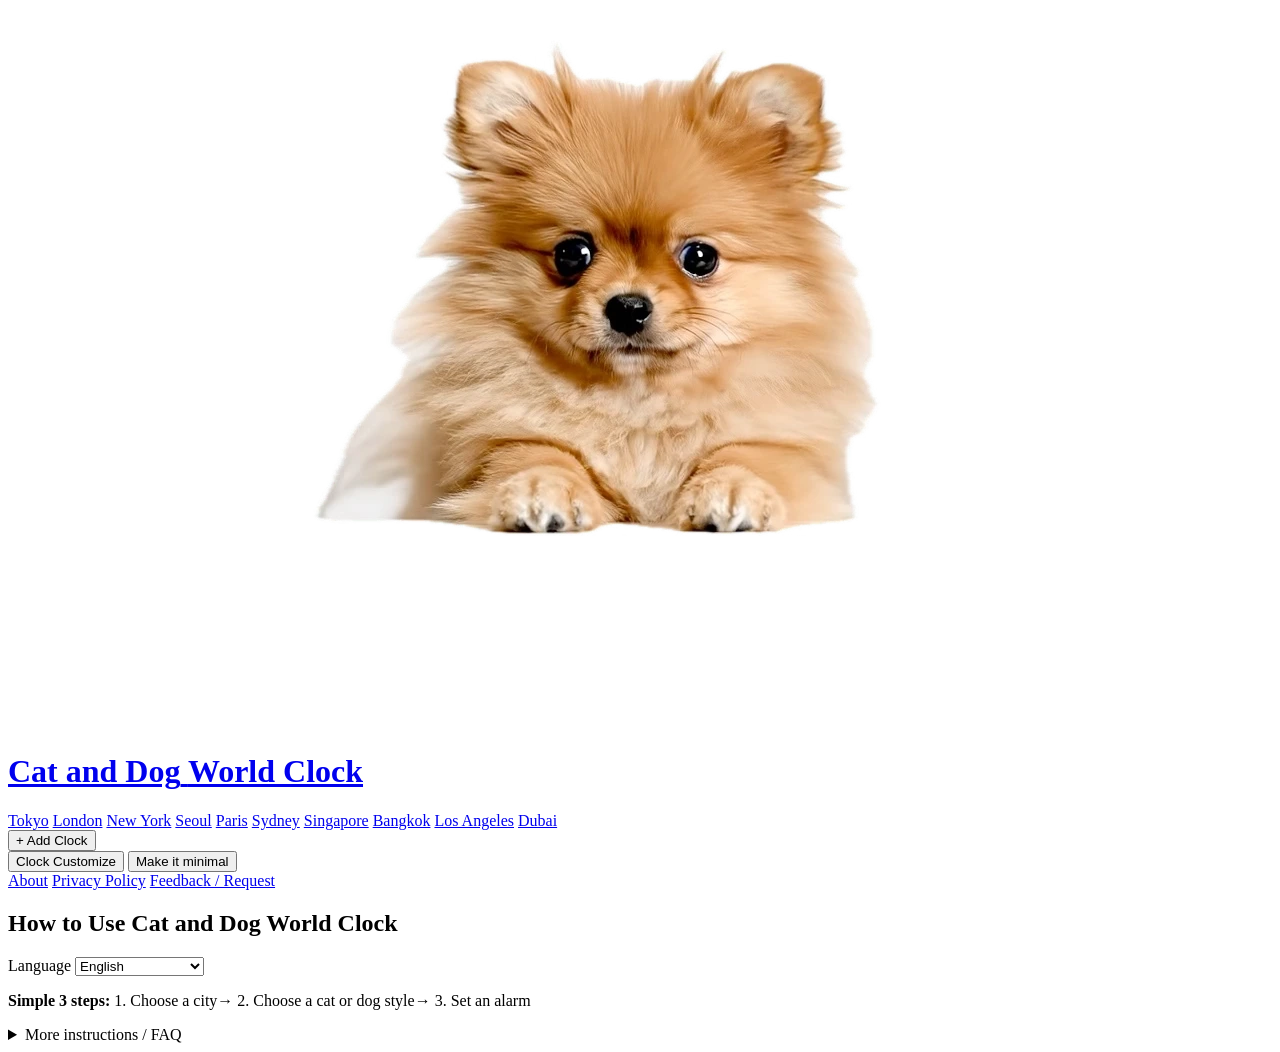
==== index.html @ 6cc01475 "Add files via upload" ====
<!doctype html>
<html lang="en">
<head>
<meta charset="utf-8">
<meta name="viewport" content="width=device-width, initial-scale=1">
<!-- SEO Basic Tags -->
<title>Cat and Dog World Clock - Cute Analog World Time & Custom Colors</title>
<meta name="description" content="A simple, customizable analog world clock featuring cute cat and dog animations, nearly 150 global cities, minimal mode, and automatic background colors. Keep it running on your screen all day.">
<meta name="keywords" content="world clock, cat clock, dog clock, analog world clock, cute world clock, minimal clock, world time zones">
<meta name="author" content="Athiwat">
<link rel="canonical" href="https://athiwat1979.github.io/cat-and-dog-world-clock/">
<link rel="icon" href="data:,">


<!-- Open Graph (สำหรับเวลาแชร์ลิงก์ลง Facebook, Line, X) -->
<meta property="og:type" content="website">
<meta property="og:title" content="Cat and Dog World Clock - Cute Analog World Time">
<meta property="og:url" content="https://athiwat1979.github.io/cat-and-dog-world-clock/">
<meta property="og:image" content="https://athiwat1979.github.io/cat-and-dog-world-clock/Picture/og-image.jpg">


<link rel="stylesheet" href="style.css">
</head>
<body>
<header class="topbar">
  <div class="brand-header">
    <a class="brand-home" href="index.html" aria-label="Cat and Dog World Clock home">
      <div class="brand-lockup">
        <div class="brand-pet-stage" id="brandPetStage" aria-hidden="true">
          <div class="brand-pet-slot" id="brandPetSlot" data-pet-name="Pom">
            <img id="brandPetImage" src="Picture/pom-transparent.webp" alt="Pom dog">
            <video id="brandPetVideo" muted playsinline autoplay loop preload="none" hidden></video>
          </div>
        </div>
        <h1><span class="brand-pets">Cat and Dog</span> <span class="brand-clock">World Clock</span></h1>
      </div>
    </a>
    <nav class="city-links brand-city-links" aria-label="World clocks by city">
      <a href="tokyo.html">Tokyo</a>
      <a href="london.html">London</a>
      <a href="new-york.html">New York</a>
      <a href="seoul.html">Seoul</a>
      <a href="paris.html">Paris</a>
      <a href="sydney.html">Sydney</a>
      <a href="singapore.html">Singapore</a>
      <a href="bangkok.html">Bangkok</a>
      <a href="los-angeles.html">Los Angeles</a>
      <a href="dubai.html">Dubai</a>
    </nav>
  </div>
  <div class="actions">
    <div class="add-clock-wrap">
      <button class="button primary" id="addClock">+ Add Clock</button>
      <p class="empty-callout" id="emptyMessage" role="status" hidden>
        <span class="step-number" aria-hidden="true"><span class="step-digit">1</span></span>
        <span>No clocks yet. Click Add Clock to start.</span>
        <span class="empty-callout-hand" aria-hidden="true">👆</span>
      </p>
    </div>
    <button class="button" id="clockCustomize" type="button">Clock Customize</button>
    <button class="button" id="openMini">Make it minimal</button>
  </div>
</header>
<main>
  <section class="grid" id="clockGrid" aria-label="World clocks"></section>
</main>
<footer class="page-footer">
  <span id="viewCount" class="view-count" title="Counts page loads in this browser only, including refreshes" hidden>View Count: 0</span>
  <div class="footer-slot" id="footerSlot" aria-label="Additional footer content"></div>
  <nav class="footer-links" aria-label="Footer">
    <a href="about.html">About</a>
    <a href="privacy.html">Privacy Policy</a>
    <a href="https://github.com/athiwat1979/cat-and-dog-world-clock/issues/new?title=Feedback%20or%20Feature%20Request" target="_blank" rel="noopener noreferrer">Feedback / Request</a>
  </nav>
</footer>
<dialog id="addDialog">
  <form method="dialog" id="addForm">
    <h2>Add a city clock</h2>
    <label for="citySearch">Search City</label>
    <div class="search-city-guide" id="searchCityGuide" hidden aria-hidden="true">
      <span class="step-number"><span class="step-digit">2</span></span>
      <span class="search-city-hand">👇</span>
    </div>
    <input id="citySearch" type="search" placeholder="Type a city name" autocomplete="off">
    <label for="citySelect">City</label>
    <select id="citySelect"></select>
    <p id="citySearchEmpty" class="dialog-error" role="status" hidden>No matching cities available.</p>
    <div class="dialog-actions">
      <button class="button" value="cancel">Cancel</button>
      <button class="button primary" id="confirmAdd" value="default"><span class="step-number" id="confirmAddStep" hidden aria-hidden="true"><span class="step-digit">3</span></span><span id="confirmAddHand" hidden aria-hidden="true">👇</span>Add Clock</button>
    </div>
  </form>
</dialog>
<dialog id="clockCustomizeDialog">
  <form id="clockCustomizeForm">
    <h2 id="clockCustomizeTitle">Clock Customize</h2>
    <div class="dialog-field" id="customCityField">
      <label for="customCityName">City name</label>
      <input id="customCityName" type="text" maxlength="60" autocomplete="off">
    </div>
    <fieldset class="dialog-field">
      <legend>GMT offset from Greenwich</legend>
      <div class="offset-fields">
        <label for="offsetSign">Sign
          <select id="offsetSign"><option value="1">+</option><option value="-1">−</option></select>
        </label>
        <label for="offsetHours">Hours
          <input id="offsetHours" type="number" min="0" max="14" step="1" value="0">
        </label>
        <label for="offsetMinutes">Minutes
          <input id="offsetMinutes" type="number" min="0" max="59" step="1" value="0">
        </label>
      </div>
    </fieldset>
    <p id="clockCustomizeError" class="dialog-error" role="alert" hidden></p>
    <div class="dialog-actions">
      <button class="button" id="cancelClockCustomize" type="button">Cancel</button>
      <button class="button primary" id="saveClockCustomize" type="button">Save</button>
    </div>
  </form>
</dialog>
<dialog id="dialStyleDialog" aria-labelledby="dialStyleTitle">
  <h2 id="dialStyleTitle">Choose a clock face</h2>
  <div class="dial-style-grid" id="dialStyleGrid"></div>
  <div class="dialog-actions">
    <button class="button" id="closeDialStyles" type="button">Close</button>
  </div>
</dialog>
<dialog id="alarmDialog" aria-labelledby="alarmDialogTitle">
  <h2 id="alarmDialogTitle">Alarm</h2>
  <p id="alarmDialogMessage"></p>
  <div class="dialog-actions"><button class="button primary" id="stopAlarm" type="button">Stop alarm</button></div>
</dialog>

<!-- ==================== START: DAILY PET VIDEO SHOWCASE ==================== -->
<style>
  body.minimal #pet-video-section,
  body.minimal-mode #pet-video-section,
  body.mini #pet-video-section,
  .minimal #pet-video-section {
    display: none !important;
  }
  #pet-video-section {
    max-width: 640px;
    margin: 24px auto;
    padding: 16px;
    background: #ffffff;
    border: 1px solid #e2e8f0;
    border-radius: 16px;
    box-shadow: 0 4px 12px rgba(0, 0, 0, 0.05);
    font-family: inherit;
    text-align: center;
  }
  .pet-video-header {
    display: flex;
    justify-content: space-between;
    align-items: center;
    margin-bottom: 12px;
    gap: 8px;
    flex-wrap: wrap;
  }
  .pet-video-title {
    font-size: 1.05rem;
    font-weight: 700;
    color: #1e293b;
    margin: 0;
  }
  .pet-video-date {
    font-size: 0.85rem;
    color: #64748b;
    background: #f1f5f9;
    padding: 2px 10px;
    border-radius: 999px;
  }
  .pet-video-player-wrapper {
    position: relative;
    width: 100%;
    border-radius: 12px;
    overflow: hidden;
    background: #0f172a;
    aspect-ratio: 16 / 9;
  }
  .pet-video-player-wrapper video,
  .pet-video-player-wrapper iframe {
    width: 100%;
    height: 100%;
    object-fit: contain;
    border: none;
    display: block;
  }
  .pet-video-controls {
    display: flex;
    justify-content: space-between;
    align-items: center;
    margin-top: 12px;
    gap: 8px;
  }
  .pet-nav-btn {
    background: #f8fafc;
    border: 1px solid #cbd5e1;
    color: #334155;
    padding: 6px 14px;
    border-radius: 8px;
    font-size: 0.85rem;
    font-weight: 600;
    cursor: pointer;
    transition: all 0.15s ease;
  }
  .pet-nav-btn:hover:not(:disabled) {
    background: #e2e8f0;
  }
  .pet-nav-btn:disabled {
    opacity: 0.4;
    cursor: not-allowed;
  }
  .pet-video-select {
    flex: 1;
    max-width: 260px;
    padding: 6px 10px;
    border-radius: 8px;
    border: 1px solid #cbd5e1;
    font-size: 0.85rem;
    color: #334155;
    background: #ffffff;
  }
</style>

<section id="pet-video-section" aria-label="Daily Pet Moment">
  <div class="pet-video-header">
    <h3 class="pet-video-title" id="petVideoTitle">Loading video...</h3>
    <span class="pet-video-date" id="petVideoDate"></span>
  </div>
  <div class="pet-video-player-wrapper" id="petVideoContainer"></div>
  <div class="pet-video-controls" id="petVideoControls">
    <button type="button" class="pet-nav-btn" id="prevPetVideoBtn">← Newer</button>
    <select class="pet-video-select" id="petVideoSelect" aria-label="Select pet video"></select>
    <button type="button" class="pet-nav-btn" id="nextPetVideoBtn">Older →</button>
  </div>
</section>

<script src="videos-data.js"></script>
<script>
  (function () {
    if (typeof PET_VIDEOS === "undefined" || !Array.isArray(PET_VIDEOS) || PET_VIDEOS.length === 0) {
      const section = document.getElementById("pet-video-section");
      if (section) section.style.display = "none";
      return;
    }
    let currentIndex = 0;
    const titleEl = document.getElementById("petVideoTitle");
    const dateEl = document.getElementById("petVideoDate");
    const containerEl = document.getElementById("petVideoContainer");
    const selectEl = document.getElementById("petVideoSelect");
    const prevBtn = document.getElementById("prevPetVideoBtn");
    const nextBtn = document.getElementById("nextPetVideoBtn");
    const controlsEl = document.getElementById("petVideoControls");

    PET_VIDEOS.forEach((item, idx) => {
      const opt = document.createElement("option");
      opt.value = idx;
      opt.textContent = `${item.date} - ${item.title}`;
      selectEl.appendChild(opt);
    });

    if (PET_VIDEOS.length === 1) {
      controlsEl.style.display = "none";
    }

    function getEmbedUrl(url) {
      const ytMatch = url.match(/(?:youtube\.com\/(?:watch\?v=|shorts\/)|youtu\.be\/)([a-zA-Z0-9_-]{11})/);
      if (ytMatch) {
        return `https://www.youtube.com/embed/${ytMatch[1]}?rel=0`;
      }
      return null;
    }

    function renderVideo(index) {
      const item = PET_VIDEOS[index];
      if (!item) return;
      titleEl.textContent = item.title;
      dateEl.textContent = item.date;
      selectEl.value = index;

      const embedUrl = getEmbedUrl(item.src);
      if (embedUrl) {
        containerEl.innerHTML = `<iframe src="${embedUrl}" title="${item.title}" allow="accelerometer; autoplay; clipboard-write; encrypted-media; gyroscope; picture-in-picture" allowfullscreen loading="lazy"></iframe>`;
      } else {
        const posterAttr = item.poster ? `poster="${item.poster}"` : "";
        containerEl.innerHTML = `
          <video controls playsinline preload="metadata" ${posterAttr}>
            <source src="${item.src}" type="video/mp4">
            Your browser does not support the video tag.
          </video>
        `;
      }
      prevBtn.disabled = index === 0;
      nextBtn.disabled = index === PET_VIDEOS.length - 1;
    }

    prevBtn.addEventListener("click", () => {
      if (currentIndex > 0) {
        currentIndex--;
        renderVideo(currentIndex);
      }
    });

    nextBtn.addEventListener("click", () => {
      if (currentIndex < PET_VIDEOS.length - 1) {
        currentIndex++;
        renderVideo(currentIndex);
      }
    });

    selectEl.addEventListener("change", (e) => {
      currentIndex = Number(e.target.value);
      renderVideo(currentIndex);
    });

    renderVideo(0);
  })();
</script>
<!-- ==================== END: DAILY PET VIDEO SHOWCASE ==================== -->

<!-- Simple User Manual Section -->
<section id="worldClockManual" class="manual-section">
  <div class="manual-header">
    <h2 id="manualTitle">How to Use Cat and Dog World Clock</h2>
    <label class="manual-language" for="manualLanguage">
      <span id="manualLanguageLabel">Language</span>
      <select id="manualLanguage" aria-label="Manual language">
        <option value="en">English</option>
        <option value="th">ภาษาไทย</option>
        <option value="ja">日本語</option>
        <option value="zh">中文</option>
        <option value="hi">हिन्दी</option>
        <option value="id">Bahasa Indonesia</option>
        <option value="vi">Tiếng Việt</option>
        <option value="ko">한국어</option>
        <option value="es">Español</option>
        <option value="pt">Português</option>
      </select>
    </label>
  </div>
  <p class="manual-steps" aria-label="Simple three-step guide">
    <strong id="manualStepsTitle">Simple 3 steps:</strong>
    <span id="manualStepCity">1. Choose a city</span><span class="manual-step-arrow" aria-hidden="true">→</span>
    <span id="manualStepPet">2. Choose a cat or dog style</span><span class="manual-step-arrow" aria-hidden="true">→</span>
    <span id="manualStepAlarm">3. Set an alarm</span>
  </p>
  <details id="manualDetails" class="manual-details">
    <summary id="manualFaqSummary">More instructions / FAQ</summary>
    <div class="manual-faq-content">
      <p id="manualIntro">Welcome to <strong>Cat and Dog World Clock</strong>—a simple, customizable analog world clock designed to stay open on your screen all day.</p>
      <ul id="manualList" class="manual-list">
        <li><strong id="manualCitiesTitle">Nearly 150 Cities in 3 Steps:</strong> <span id="manualCitiesText">① Click + Add Clock → ② Search for and select a city → ③ Click Add Clock in the dialog.</span></li>
        <li><strong id="manualMinimalTitle">Make It Minimal Mode:</strong> <span id="manualMinimalText">Click the <em>Make It Minimal</em> button to shrink and simplify the layout for a distraction-free workspace. If your browser or screen is in Full Screen mode, exit Full Screen first.</span></li>
        <li><strong id="manualColorsTitle">Automatic Background Colors:</strong> <span id="manualColorsText">The clock card background changes automatically according to each city's local time: at 06:00, 12:00, 18:00, and 00:00.</span></li>
        <li><strong id="manualAnimationsTitle">Cat &amp; Dog Animations:</strong> <span id="manualAnimationsText">Cute cat and dog animations appear at scheduled times. To turn them off, click the <u>Animation</u> button on that clock.</span></li>
        <li><strong id="manualAlarmsTitle">Multiple Alarms:</strong> <span id="manualAlarmsText">Click Alarm Set on a clock, then click Add alarm to add multiple alarms. Set each time and switch it On.</span></li>
        <li><strong id="manualFaceThemeTitle">Clock Face Themes:</strong> <span id="manualFaceThemeText">Click a clock face and choose a style to change its appearance.</span></li>
        <li><strong id="manualDeleteTitle">Remove a Clock:</strong> <span id="manualDeleteText">Hover over the upper-right corner of a clock card to reveal Delete, then click it.</span></li>
        <li><strong id="manualStopAlarmTitle">Stop a Ringing Alarm:</strong> <span id="manualStopAlarmText">When an alarm rings, click Stop alarm in the on-screen dialog to silence it.</span></li>
        <li><strong id="manualCustomClockTitle">Custom City Clocks:</strong> <span id="manualCustomClockText">Click Clock Customize, enter any city name, and set its GMT offset manually (−12:00 to +14:00).</span></li>
        <li><strong id="manualSaveTitle">Auto-Save Settings:</strong> <span id="manualSaveText">Your preferred cities, window size, and color settings are saved automatically for continuous daily use.</span></li>
      </ul>
    </div>
  </details>
</section>



<script src="app.js" defer></script>
</body>
</html>
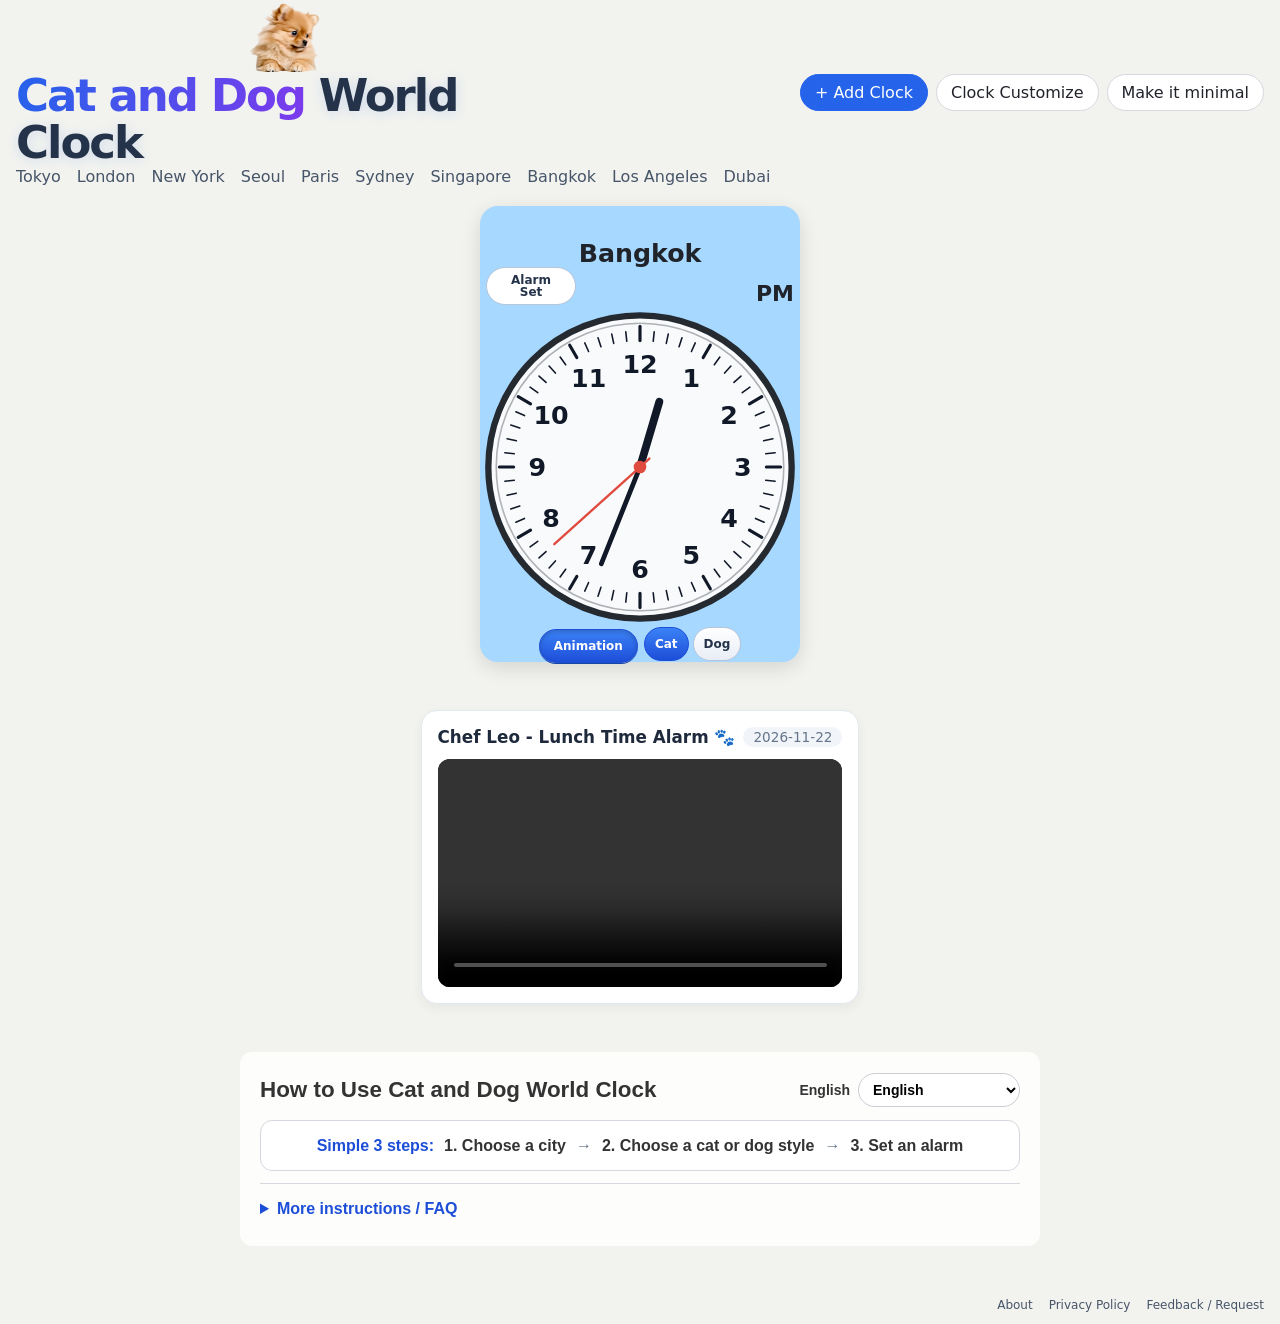
==== commit 0f154ad6: "Add files via upload" ====
--- a/index.html
+++ b/index.html
@@ -1,6 +1,12 @@
 <!doctype html>
 <html lang="en">
 <head>
+<script async src="https://www.googletagmanager.com/gtm.js?id=GTM-NVXNZXTH"></script>
+<script>
+  window.dataLayer = window.dataLayer || [];
+  function gtag(){dataLayer.push(arguments);}
+  gtag('js', new Date());
+</script>
 <meta charset="utf-8">
 <meta name="viewport" content="width=device-width, initial-scale=1">
 <!-- SEO Basic Tags -->
--- a/style.css
+++ b/style.css
@@ -0,0 +1,468 @@
+/* Base and page layout */
+  :root { color-scheme: light; font-family: Inter, "Avenir Next", Avenir, system-ui, sans-serif; color: #20232a; background: #f2f3ef; }
+  * { box-sizing: border-box; }
+  body { display: flex; flex-direction: column; margin: 0; min-height: 100vh; }
+  main { flex: 1; }
+  button, select { font: inherit; }
+  button { cursor: pointer; }
+  /* Header, pets, and action controls */
+  .topbar {
+    display: flex; align-items: center; justify-content: space-between;
+    gap: 12px; padding: 0 16px 12px;
+  }
+  .brand-lockup h1 {
+    position: relative; z-index: 1; width: 100%; background: #f2f3ef;
+    font-size: clamp(33px, 4.5vw, 45px);
+  }
+  @keyframes dogPeek {
+    0%, 8% {
+      opacity: 0;
+      clip-path: inset(66% 0 0);
+    }
+    14% {
+      opacity: 1;
+      clip-path: inset(35% 0 0);
+    }
+    20%, 80% {
+      opacity: 1;
+      clip-path: inset(0);
+    }
+    100% {
+      opacity: 0;
+      clip-path: inset(0);
+    }
+  }
+  h1 { margin: 0; font-family: "Avenir Next", Avenir, Inter, system-ui, sans-serif; font-size: clamp(22px, 3vw, 30px); font-weight: 900; letter-spacing: -.045em; line-height: 1.05; }
+  .brand-pets { background: linear-gradient(105deg, #2563eb, #7c3aed); background-clip: text; -webkit-background-clip: text; -webkit-text-fill-color: transparent; }
+  .brand-clock { color: #24334a; text-shadow: 0 2px 12px #2563eb26; }
+  .brand-lockup { display: flex; width: min(540px, 100%); min-width: 0; flex-direction: column; align-items: flex-start; }
+  .brand-header {
+    display: flex; flex: 1 1 auto; width: min(540px, 100%); min-width: 0;
+    flex-direction: column; align-items: flex-start;
+  }
+  .brand-city-links { flex: 0 1 auto; width: 100%; justify-content: flex-start; }
+  .brand-pet-stage {
+    position: relative; z-index: 0; width: min(540px, 100%); height: 126px;
+    margin-bottom: -54px; overflow: hidden;
+  }
+  .brand-pet-slot {
+    position: absolute; top: 0; left: 50%; width: min(165px, 63%); height: 117px;
+    transform: translateX(-50%); transform-origin: center bottom;
+  }
+  .brand-pet-slot img, .brand-pet-slot video {
+    display: block; width: 100%; height: 100%; object-fit: contain;
+  }
+  .brand-pet-slot [hidden] { display: none; }
+  .brand-pet-slot .is-blended { mix-blend-mode: multiply; }
+  .brand-pet-slot.is-appearing { animation: brandPetPop .55s cubic-bezier(.2, .8, .2, 1) both; }
+  @keyframes brandPetPop {
+    0% { opacity: 0; transform: translateX(-50%) scale(.82); }
+    65% { opacity: 1; transform: translateX(-50%) scale(1.06); }
+    100% { opacity: 1; transform: translateX(-50%) scale(1); }
+  }
+  .actions { display: flex; flex-wrap: wrap; align-items: center; gap: 8px; }
+  .add-clock-wrap { position: relative; }
+  .empty-callout {
+    position: absolute; z-index: 12; top: calc(100% + 44px); left: 0;
+    display: flex; align-items: center; gap: 12px;
+    width: min(430px, calc(100vw - 32px)); padding: 16px 18px;
+    border: 1px solid #2563eb; border-radius: 14px; background: #fff;
+    color: #24334a; font-size: clamp(16px, 1.6vw, 20px); font-weight: 700; line-height: 1.3;
+    text-align: left; box-shadow: 0 6px 18px #1d4ed826;
+  }
+  @keyframes guideBlink { 0%, 100% { opacity: 1; } 50% { opacity: .3; } }
+  @keyframes guideTap { 0%, 100% { opacity: 1; transform: translateY(0); } 50% { opacity: .55; transform: translateY(5px); } }
+  @keyframes guidePointUp { 0%, 100% { transform: translateY(0); } 50% { transform: translateY(-5px); } }
+  .step-number {
+    display: inline-flex; flex: 0 0 auto; align-items: center; justify-content: center;
+    width: 42px; height: 42px; border-radius: 50%; background: #2563eb; color: #fff;
+    font-size: 24px; font-weight: 800; line-height: 1;
+  }
+  .empty-callout .step-number { width: 50px; height: 50px; font-size: 30px; }
+  .empty-callout .step-digit { animation: guideBlink 1s ease-in-out infinite; }
+  .empty-callout-hand {
+    position: absolute; top: -64px; left: 38px; font-size: 58px; line-height: 1;
+    animation: guidePointUp 1s ease-in-out infinite;
+  }
+  .empty-callout::before, .empty-callout::after {
+    position: absolute; left: 20px; width: 0; height: 0; content: "";
+    border-left: 9px solid transparent; border-right: 9px solid transparent;
+  }
+  .empty-callout::before { top: -10px; border-bottom: 10px solid #2563eb; }
+  .empty-callout::after { top: -8px; left: 21px; border-left-width: 8px; border-right-width: 8px; border-bottom: 9px solid #fff; }
+  .empty-callout[hidden] { display: none; }
+  .search-city-guide {
+    display: flex; align-items: center; justify-content: center; gap: 8px;
+    min-height: 52px; margin: -2px 0 4px; color: #2563eb;
+  }
+  .search-city-guide[hidden], .step-number[hidden] { display: none; }
+  .search-city-hand { font-size: 58px; line-height: 1; animation: guideTap 1s ease-in-out infinite; }
+  #confirmAdd { position: relative; }
+  #confirmAdd .step-number[hidden] { display: none; }
+  #confirmAddHand[hidden] { display: none; }
+  #confirmAdd .step-number {
+    position: absolute; top: -15px; left: -12px; z-index: 1;
+    width: 30px; height: 30px; border: 2px solid #fff; font-size: 18px;
+  }
+  #confirmAddHand {
+    position: absolute; top: -54px; left: 50%; z-index: 1;
+    margin-left: -29px; font-size: 58px; line-height: 1;
+    animation: guideTap 1s ease-in-out infinite;
+  }
+  /* Footer and shared buttons */
+  .page-footer {
+    display: flex; order: 1; flex-wrap: wrap; align-items: center; justify-content: space-between;
+    gap: 12px; padding: 12px 16px; color: #666b73; font-size: 12px;
+  }
+  .footer-links { display: flex; align-items: center; gap: 16px; margin-left: auto; }
+  .footer-links a { color: #475569; text-decoration: none; }
+  .footer-links a:hover { color: #1d4ed8; text-decoration: underline; }
+  .city-links {
+    display: flex; flex: 1 1 100%; flex-wrap: wrap; justify-content: center;
+    gap: 8px 16px;
+  }
+  .city-links.brand-city-links { justify-content: flex-start; }
+  .city-links a { color: #475569; text-decoration: none; }
+  .city-links a:hover, .city-links a[aria-current="page"] { color: #1d4ed8; text-decoration: underline; }
+  .manual-section {
+    width: min(800px, calc(100% - 32px)); margin: 24px auto 40px; padding: 20px;
+    border-radius: 12px; background: rgba(255, 255, 255, .85);
+    color: #333; font-family: sans-serif; line-height: 1.6;
+  }
+  .manual-header {
+    display: flex; align-items: center; justify-content: space-between;
+    flex-wrap: wrap; gap: 12px; margin-bottom: 12px;
+  }
+  .manual-header h2 { margin: 0; font-size: 1.4rem; }
+  .manual-language { display: flex; align-items: center; gap: 8px; white-space: nowrap; font-size: 14px; font-weight: 700; }
+  .manual-language select {
+    width: auto; min-width: 155px; padding: 7px 10px;
+    border: 1px solid #c9cdd4; border-radius: 999px; background: #fff;
+  }
+  .manual-steps {
+    display: flex; flex-wrap: wrap; align-items: center; justify-content: center;
+    gap: 6px 10px; margin: 0; padding: 12px 14px;
+    border: 1px solid #d5d8de; border-radius: 12px; background: #fff;
+    font-weight: 700; text-align: center;
+  }
+  .manual-steps strong { color: #1d4ed8; }
+  .manual-step-arrow { color: #64748b; }
+  .manual-details { margin-top: 12px; border-top: 1px solid #d5d8de; }
+  .manual-details summary { padding: 12px 0 4px; color: #1d4ed8; font-weight: 700; cursor: pointer; }
+  .manual-faq-content { padding-top: 8px; }
+  .manual-faq-content > p { margin-top: 0; }
+  .manual-list { padding-left: 20px; }
+  .city-summary {
+    width: min(800px, calc(100% - 32px)); margin: 0 auto 24px; padding: 16px 20px;
+    border: 1px solid #d5d8de; border-radius: 12px; background: #fff;
+    color: #475569; line-height: 1.6;
+  }
+  .city-summary h2 { margin: 0 0 6px; color: #20232a; font-size: 1.15rem; }
+  .city-summary p { margin: 0; }
+  .button {
+    border: 1px solid #d5d8de; border-radius: 999px; padding: 8px 14px;
+    background: #fff; color: #20232a;
+  }
+  .button:hover { background: #f8f9fb; }
+  .button.primary { border-color: #2563eb; background: #2563eb; color: #fff; }
+  /* World clock cards and controls */
+  .grid {
+    display: flex; flex-wrap: wrap; justify-content: center; align-items: flex-start;
+    gap: 16px; padding: 8px 12px 24px;
+  }
+  .clock-card {
+    position: relative; min-width: 0;
+    display: flex; flex: 0 0 clamp(180px, 26vw, 320px);
+    flex-direction: column; align-items: center; gap: 0;
+    padding: 2px; border-radius: 18px; background: #fff;
+    transition: background-color 1s linear;
+    box-shadow: 0 6px 20px rgba(0, 0, 0, .12);
+  }
+  .clock-card.alarm-open { z-index: 6; }
+  .clock-card.period-dark .city { color: #fff; }
+  .alarm-side {
+    position: absolute; z-index: 5; bottom: 4px; left: 4px;
+    display: flex; justify-content: center; min-width: 0;
+  }
+  .alarm-toggle {
+    width: auto; min-height: 24px; border: 1px solid #b6c5da; border-radius: 999px;
+    padding: 3px 7px; color: #24334a; font-size: clamp(12px, 7cqw, 22px);
+    font-weight: 700; line-height: 1; background: #fff;
+  }
+  body:not(.mini) .alarm-toggle {
+    width: 90px; min-height: 34px; padding: 6px 14px; font-size: 12px;
+  }
+  .alarm-toggle[aria-expanded="true"], .alarm-toggle.is-on { border-color: #db2777; background: #fce7f3; color: #be185d; }
+  .alarm-settings {
+    position: absolute; z-index: 8; top: calc(100% + 6px); left: 0;
+    display: flex; flex-direction: column; gap: 7px; width: min(220px, calc(100vw - 12px)); max-height: 240px; padding: 10px;
+    border: 1px solid #d5d8de; border-radius: 14px; background: #fff;
+    box-shadow: 0 8px 24px #0003;
+  }
+  .alarm-settings[hidden] { display: none; }
+  .alarm-list { display: flex; flex-direction: column; gap: 5px; max-height: 150px; overflow-y: auto; }
+  .alarm-row { display: grid; grid-template-columns: minmax(0, 1fr) auto auto; align-items: center; gap: 4px; }
+  .alarm-time { width: 100%; min-width: 0; padding: 5px; border: 1px solid #d5d8de; border-radius: 6px; font-size: 12px; }
+  .alarm-row button, .alarm-add {
+    border: 1px solid #b6c5da; border-radius: 999px; padding: 5px 7px;
+    color: #24334a; font-size: 10px; font-weight: 700; background: #fff; white-space: nowrap;
+  }
+  .alarm-row-toggle[aria-pressed="true"] { border-color: #15803d; background: #16a34a; color: #fff; }
+  .alarm-remove { color: #b42318 !important; }
+  .alarm-add { align-self: flex-start; border-color: #2563eb; color: #1d4ed8; }
+  .alarm-status { min-height: 12px; color: #666b73; font-size: 9px; text-align: center; }
+  .clock-content { container-type: inline-size; display: flex; flex-direction: column; align-items: center; width: 100%; min-width: 0; padding-top: 18px; }
+  .city-row {
+    position: relative; display: flex; align-items: center; justify-content: center;
+    width: 100%; min-width: 0; padding: 2px 0 30px;
+  }
+  .city {
+    display: flex; flex: 1 1 0; align-items: center; justify-content: center; gap: .25em;
+    min-width: 0; min-height: 2em; margin: 0; padding: 0;
+    font-size: clamp(2px, 8cqw, 40px); font-weight: 700;
+    line-height: 1; text-align: center; color: #20232a;
+    transition: color 1s linear;
+  }
+  .city-name { min-width: 0; white-space: nowrap; }
+  .day-period {
+    position: absolute; right: 4px; bottom: 4px;
+    display: block; width: auto; height: auto; padding: 0;
+    border: 0; border-radius: 0; color: #20232a;
+    font-size: clamp(12px, 7cqw, 22px); font-weight: 700; line-height: 1; white-space: nowrap;
+    background: transparent; transition: color 1s linear;
+  }
+  .clock-card.period-dark .day-period { color: #fff; }
+  .clock-card:not(.period-dark) .day-period { color: #20232a; }
+  .face { position: relative; width: 100%; aspect-ratio: 1; }
+  .face[role="button"] { cursor: pointer; }
+  .face[role="button"]:focus-visible { outline: 3px solid #2563eb; outline-offset: 3px; border-radius: 50%; }
+  .dial-bg, .dial-details {
+    position: absolute; inset: 0; display: block; width: 100%; height: 100%;
+    overflow: visible;
+  }
+  .dial-bg { z-index: 0; }
+  .peek-window {
+    position: absolute; z-index: 1; inset: 0;
+    overflow: hidden; clip-path: circle(48% at 50% 50%);
+    pointer-events: none;
+  }
+  .peek-window--wide { clip-path: circle(100% at 50% 50%); }
+  .peek-window--ragdoll { clip-path: circle(100% at 50% 50%); }
+  .visual-filters { position: absolute; width: 0; height: 0; overflow: hidden; }
+  .peek-cat {
+    position: absolute; left: var(--x); top: var(--y);
+    display: block; width: 48.75%; aspect-ratio: 1;
+    object-fit: cover; object-position: 50% 0%;
+    clip-path: circle(49% at 50% 50%);
+    mix-blend-mode: multiply;
+    opacity: 0;
+    transform: translate(-50%, -50%) rotate(var(--angle));
+  }
+  .peek-cat.pet-dog { object-fit: cover; object-position: 50% 50%; }
+  .peek-cat.pet-dog-small { object-fit: contain; object-position: 50% 0%; }
+  .peek-cat.pet-golden {
+    transform: translate(-50%, -50%) rotate(var(--angle)) scale(1.30);
+  }
+  .peek-cat.pet-transparent { mix-blend-mode: normal; clip-path: none; }
+  .peek-cat.pet-portrait {
+    aspect-ratio: 9 / 16;
+    height: auto;
+    object-fit: contain;
+    object-position: 50% 100%;
+  }
+  .peek-cat.pet-ear-safe { width: 44%; }
+  .peek-cat.pet-ragdoll { width: 32%; }
+  .peek-cat.pet-ear-safe.peek-cat--top { --y: 30%; }
+  .peek-cat.pet-ear-safe.peek-cat--bottom { --y: 70%; }
+  .peek-cat.pet-portrait.peek-cat--top { --y: 29%; }
+  .peek-cat.pet-portrait.peek-cat--upper-right { --y: 42%; }
+  .peek-cat.pet-portrait.peek-cat--upper-left { --y: 42%; }
+  .peek-cat--top { --x: 50%; --y: 20%; --angle: 0deg; }
+  .peek-cat--upper-right { --x: 75%; --y: 35%; --angle: 0deg; }
+  .peek-cat--lower-right { --x: 75%; --y: 65%; --angle: 0deg; }
+  .peek-cat--bottom { --x: 50%; --y: 80%; --angle: 0deg; }
+  .peek-cat--lower-left { --x: 25%; --y: 65%; --angle: 0deg; }
+  .peek-cat--upper-left { --x: 25%; --y: 35%; --angle: 0deg; }
+  .peek-cat.is-peeking { animation: catPeek 8s ease-in-out forwards; }
+  .peek-cat.pet-reveal-bottom-up.is-peeking { animation-name: dogPeek; }
+  .dial-details { z-index: 2; pointer-events: none; }
+  .animation-button {
+    margin-top: 2px; border: 1px solid #b6c5da; border-radius: 999px;
+    padding: 6px 14px; min-height: 34px; color: #24334a; font-size: 12px; font-weight: 700;
+    background: linear-gradient(#fff, #e8edf5);
+    box-shadow: 0 3px 0 #9aaac0, 0 5px 8px rgba(24, 39, 61, .18);
+  }
+  .animation-button[aria-pressed="true"] {
+    transform: translateY(2px); color: #fff; border-color: #1d4ed8;
+    background: linear-gradient(#3b82f6, #1d4ed8);
+    box-shadow: inset 0 2px 4px rgba(0, 0, 0, .2), 0 1px 0 #1746a2;
+  }
+  .pet-controls { display: flex; flex-wrap: wrap; align-items: flex-start; justify-content: center; gap: 6px; margin-top: 2px; }
+  .pet-controls .animation-button { margin-top: 0; }
+  .pet-type-switch { display: flex; flex-wrap: wrap; align-items: flex-start; gap: 4px; }
+  .pet-type-option { display: flex; flex-direction: column; align-items: center; gap: 3px; }
+  .pet-type-button {
+    min-height: 34px; padding: 6px 10px; border: 1px solid #b6c5da; border-radius: 999px;
+    color: #24334a; font-size: 12px; font-weight: 700;
+    background: linear-gradient(#fff, #e8edf5);
+  }
+  .pet-type-button[aria-pressed="true"] {
+    border-color: #1d4ed8; background: linear-gradient(#3b82f6, #1d4ed8); color: #fff;
+  }
+  .pet-choices {
+    display: flex; flex-direction: column; flex-wrap: nowrap; align-items: stretch;
+    gap: 3px; width: max-content; max-width: 100%;
+  }
+  .pet-choices[hidden] { display: none; }
+  .pet-choice {
+    min-height: 30px; padding: 4px 8px; border: 1px solid #b6c5da; border-radius: 999px;
+    color: #24334a; font-size: 11px; background: #fff;
+  }
+  .pet-choice[aria-pressed="true"] { border-color: #1d4ed8; background: #e8f0ff; color: #1d4ed8; }
+  .card-tools {
+    position: absolute; z-index: 3; top: 4px; right: 4px;
+    display: flex; gap: 4px; opacity: 0; transition: opacity .15s;
+  }
+  .clock-card:hover .card-tools, .clock-card:focus-within .card-tools { opacity: 1; }
+  .card-tools button {
+    border: 0; border-radius: 999px; padding: 4px 8px; background: #fff;
+    color: #343840; font-size: 11px; box-shadow: 0 1px 4px #0003;
+  }
+  .card-tools .delete { color: #b42318; }
+  .card-tools .edit-clock {
+    display: grid; width: 26px; height: 26px; place-items: center;
+    padding: 4px; border: 1px solid #d5d8de; border-radius: 50%;
+    background: #fff; color: #343840; box-shadow: 0 1px 4px #0003;
+  }
+  .card-tools .edit-clock:hover { color: #1d4ed8; }
+  .edit-clock svg { display: block; width: 17px; height: 17px; }
+  /* Minimal mode */
+  body.mini { overflow-x: hidden; overflow-y: auto; }
+  body.mini .topbar { display: none; }
+  body.mini .page-footer { display: none; }
+  body.mini > section { display: none; }
+  body.mini .city-summary { display: none; }
+  body.mini .grid { min-height: 100vh; gap: 2px; padding: 2px; align-content: center; }
+  body.mini .clock-card {
+    display: block;
+    width: var(--mini-width, 200px); flex-basis: var(--mini-width, 200px);
+    min-width: 0; padding: 1px; border-radius: 10px;
+  }
+  body.mini .card-tools {
+    display: flex; opacity: 0; pointer-events: none;
+    transform: scale(.5); transform-origin: top right;
+  }
+  body.mini .clock-card:hover .card-tools,
+  body.mini .clock-card:focus-within .card-tools { opacity: 1; pointer-events: auto; }
+  body.mini .card-tools .delete {
+    transform-origin: top right;
+    transition: transform .15s ease;
+  }
+  body.mini .card-tools .delete:hover,
+  body.mini .card-tools .delete:focus-visible {
+    z-index: 1;
+    transform: scale(2);
+  }
+  body.mini .card-tools .edit-clock { display: none; }
+  body.mini .alarm-side {
+    position: absolute; top: auto; bottom: 2px; left: 3px; display: flex;
+  }
+  body.mini .alarm-toggle {
+    display: grid; width: clamp(28px, 8cqw, 34px); height: 18px;
+    min-height: 18px; place-items: center; padding: 0; border-radius: 999px;
+    font-size: 0; line-height: 1;
+  }
+  body.mini .alarm-toggle::after {
+    content: "AL"; font-size: 8px; font-weight: 700;
+  }
+  body.mini .day-period {
+    right: 3px; bottom: 2px; display: grid;
+    width: clamp(28px, 8cqw, 34px); height: 18px; place-items: center;
+    padding: 0; border: 1px solid currentColor; border-radius: 999px;
+    font-size: 8px; line-height: 1; background: transparent;
+    transition: color 1s linear, border-color 1s linear, transform .15s ease;
+  }
+  body.mini .day-period:hover,
+  body.mini .day-period:focus-visible {
+    z-index: 7;
+    transform: scale(1.5);
+    transform-origin: bottom right;
+  }
+  body.mini .alarm-settings {
+    top: calc(100% + 6px);
+  }
+  body.mini .clock-content { position: relative; width: 100%; padding-top: 0; }
+  body.mini .face { pointer-events: none; }
+  body.mini .city-row { padding: 0 0 clamp(24px, 6cqw, 30px); }
+  body.mini .city { min-height: 0; padding: 0; font-size: clamp(4px, 16cqw, 80px); }
+  body.mini .pet-controls, body.mini .pet-type-switch { gap: 2px; }
+  body.mini .pet-type-switch { flex-direction: row; align-items: flex-start; }
+  body.mini .pet-type-switch { display: none; }
+  body.mini .pet-controls {
+    position: static; justify-content: center; margin-top: 2px; transform: none;
+  }
+  body.mini .animation-button, body.mini .pet-type-button, body.mini .pet-choice { margin-top: 0; padding: 1px 3px; min-height: 0; font-size: clamp(2px, 4cqw, 10px); }
+  body.mini .pet-choices { gap: 1px; max-width: 150px; }
+  body.mini.locked .clock-card { flex-shrink: 0; }
+  /* Dialogs and clock face themes */
+  dialog {
+    width: min(420px, calc(100vw - 28px)); padding: 20px; border: 0;
+    border-radius: 18px; box-shadow: 0 12px 40px #0004;
+  }
+  #dialStyleDialog { width: min(920px, calc(100vw - 28px)); max-height: min(88vh, 760px); overflow: auto; }
+  .dial-style-grid { display: grid; grid-template-columns: repeat(auto-fit, minmax(105px, 1fr)); gap: 10px; }
+  .dial-style-option {
+    display: flex; min-width: 0; min-height: 112px; flex-direction: column; align-items: center; justify-content: center;
+    gap: 6px; padding: 8px; border: 1px solid #d5d8de; border-radius: 12px; background: #fff; color: #20232a;
+    font: inherit; font-size: 12px; font-weight: 600; text-align: center; cursor: pointer;
+  }
+  .dial-style-option:hover, .dial-style-option[aria-pressed="true"] { border-color: #2563eb; box-shadow: 0 0 0 2px #2563eb33; }
+  .dial-style-preview { display: block; width: 62px; height: 62px; flex: none; }
+  .dial-number { fill: var(--dial-ink); }
+  .dial-tick { stroke: var(--dial-tick); }
+  .dial-hand { stroke: var(--dial-hand); }
+  .dial-second { stroke: var(--dial-accent); }
+  body.mini #dialStyleDialog { display: none !important; }
+  dialog::backdrop { background: #0007; }
+  dialog h2 { margin: 0 0 14px; font-size: 18px; }
+  dialog label { display: block; margin-bottom: 6px; font-size: 14px; font-weight: 600; }
+  dialog fieldset { margin: 0; padding: 12px; border: 1px solid #d5d8de; border-radius: 12px; }
+  dialog legend { padding: 0 4px; font-size: 14px; font-weight: 600; }
+  dialog select, dialog input { width: 100%; padding: 10px; border: 1px solid #c9cdd4; border-radius: 10px; }
+  .dialog-field { margin-bottom: 12px; }
+  .offset-fields { display: grid; grid-template-columns: .8fr 1fr 1fr; gap: 8px; }
+  .offset-fields label { min-width: 0; }
+  .dialog-error { margin: 8px 0 0; color: #b42318; font-size: 13px; }
+  .dialog-actions { display: flex; justify-content: flex-end; gap: 8px; margin-top: 16px; }
+  .dialog-actions button { min-height: 38px; }
+  /* Motion preferences and responsive layout */
+  @keyframes catPeek {
+    0%, 8% {
+      opacity: 0;
+    }
+    18%, 80% {
+      opacity: 1;
+    }
+    100% {
+      opacity: 0;
+    }
+  }
+  @media (prefers-reduced-motion: reduce) {
+    .peek-cat.is-peeking {
+      animation: none;
+      opacity: 1;
+    }
+    .brand-pet-slot.is-appearing { animation: none; }
+    .empty-callout .step-digit, .empty-callout-hand, .search-city-hand, #confirmAddHand { animation: none; }
+  }
+  @media (max-width: 520px) {
+    .topbar { align-items: flex-start; flex-direction: column; }
+    .clock-card { flex-basis: min(92vw, 320px); }
+    .card-tools { opacity: 1; }
+  }
+
+/* Home link and reserved footer extension area */
+.brand-home { color: inherit; text-decoration: none; }
+.brand-home:focus-visible { outline: 3px solid #2563eb; outline-offset: 4px; border-radius: 8px; }
+.footer-slot { flex: 1 1 auto; min-width: 0; }
+#viewCount[hidden] { display: none; }
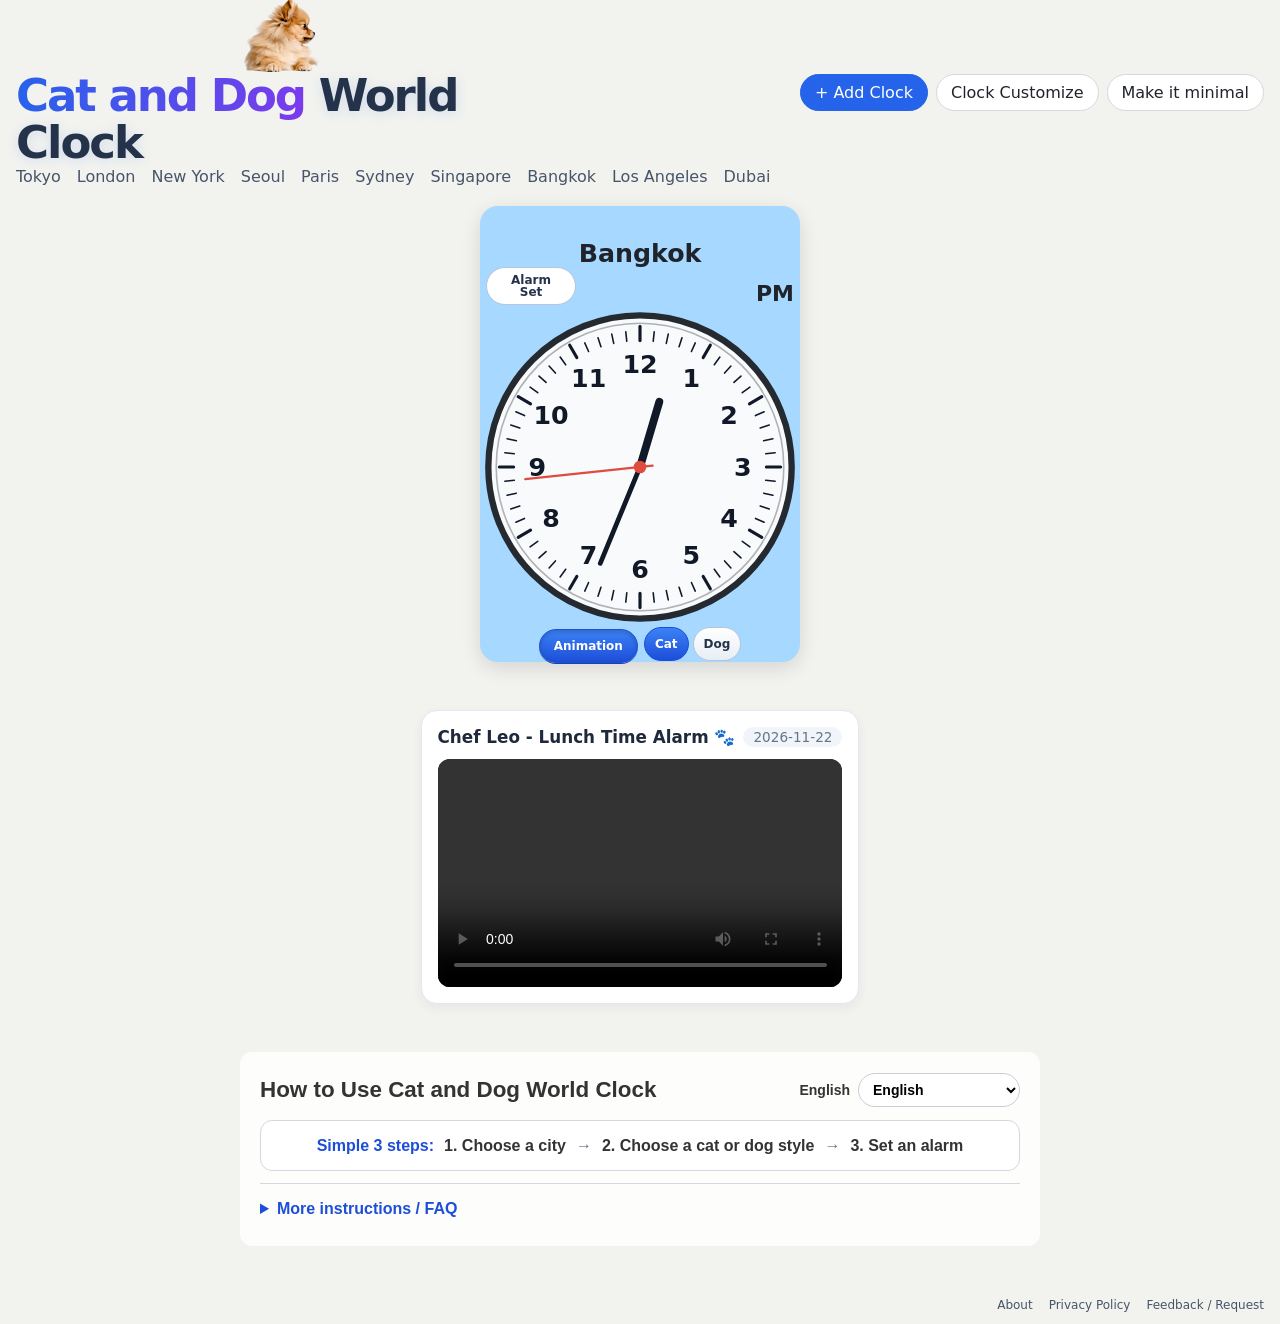
==== commit 703d4f50: "Add files via upload" ====
--- a/index.html
+++ b/index.html
@@ -1,11 +1,14 @@
 <!doctype html>
 <html lang="en">
 <head>
-<script async src="https://www.googletagmanager.com/gtm.js?id=GTM-NVXNZXTH"></script>
+<!-- Google tag (gtag.js) -->
+<script async src="https://www.googletagmanager.com/gtag/js?id=G-L5NLPGTFPP"></script>
 <script>
   window.dataLayer = window.dataLayer || [];
   function gtag(){dataLayer.push(arguments);}
   gtag('js', new Date());
+
+  gtag('config', 'G-L5NLPGTFPP');
 </script>
 <meta charset="utf-8">
 <meta name="viewport" content="width=device-width, initial-scale=1">
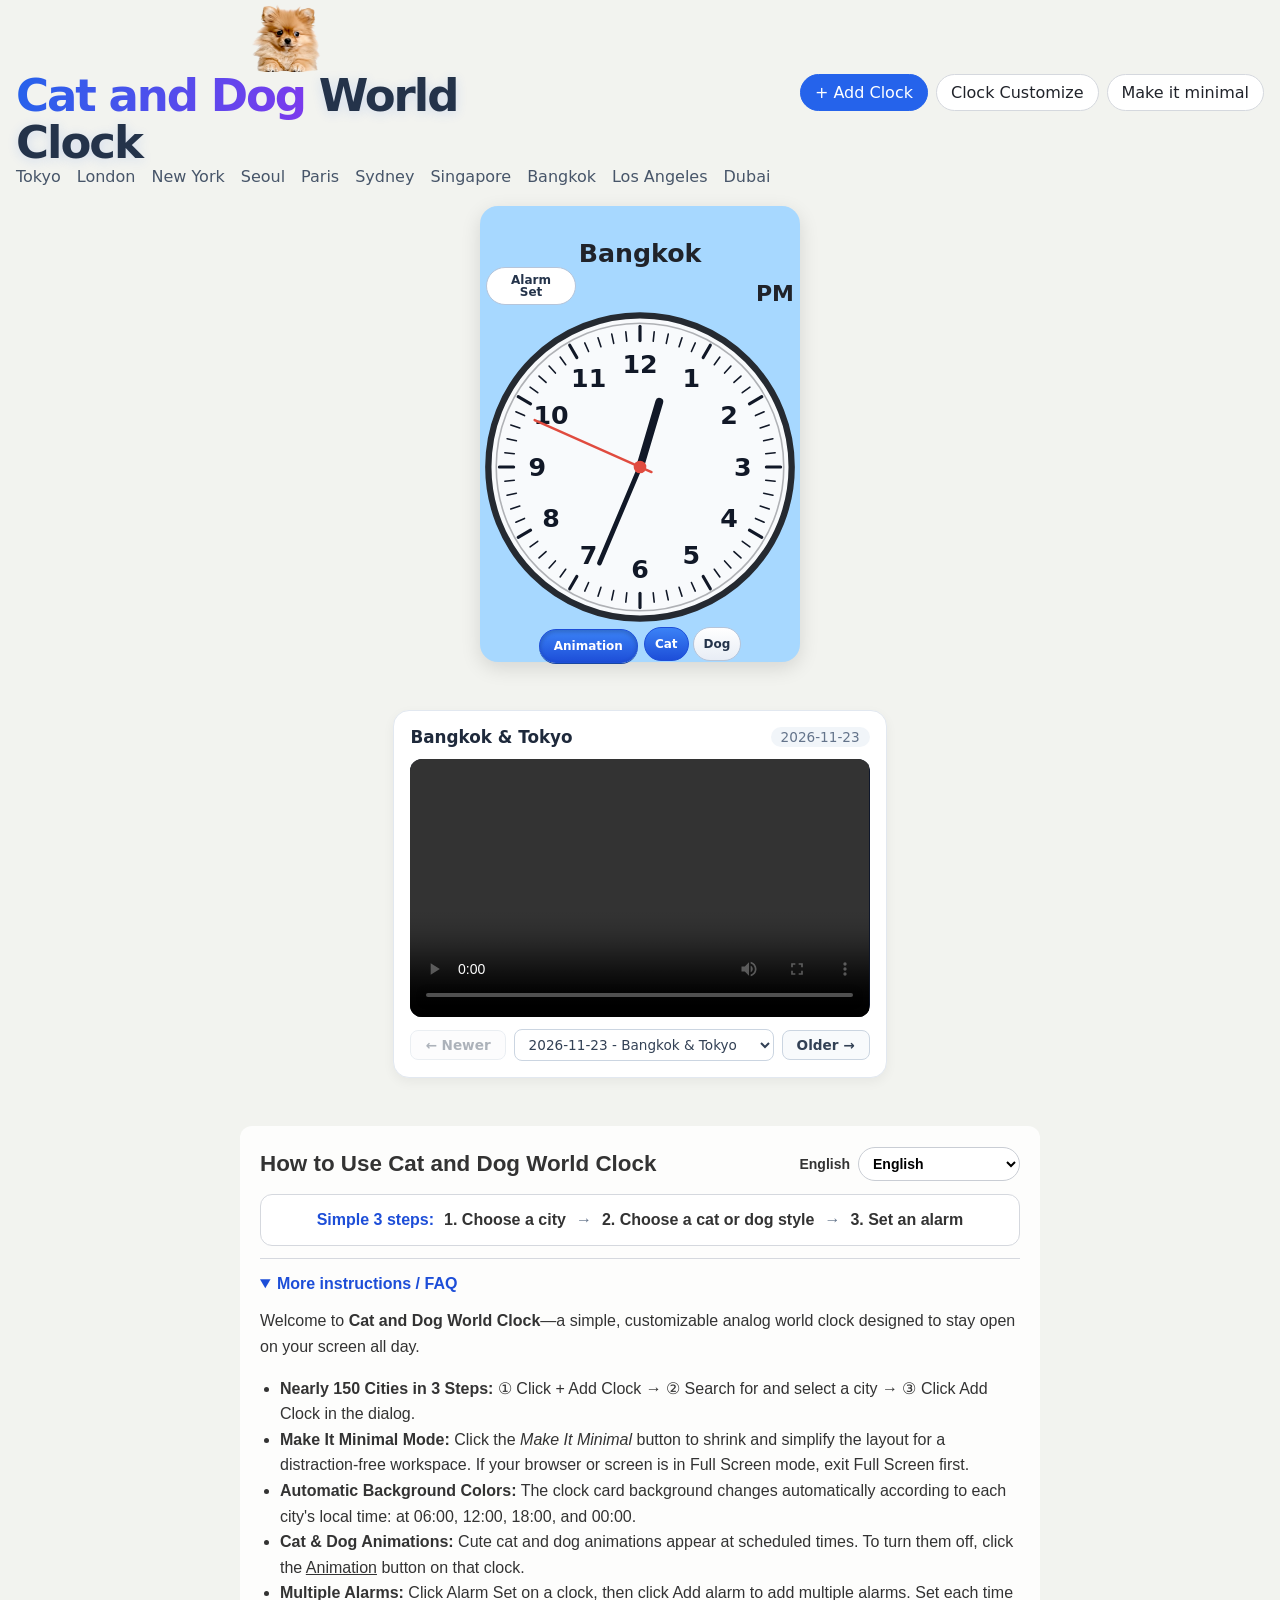
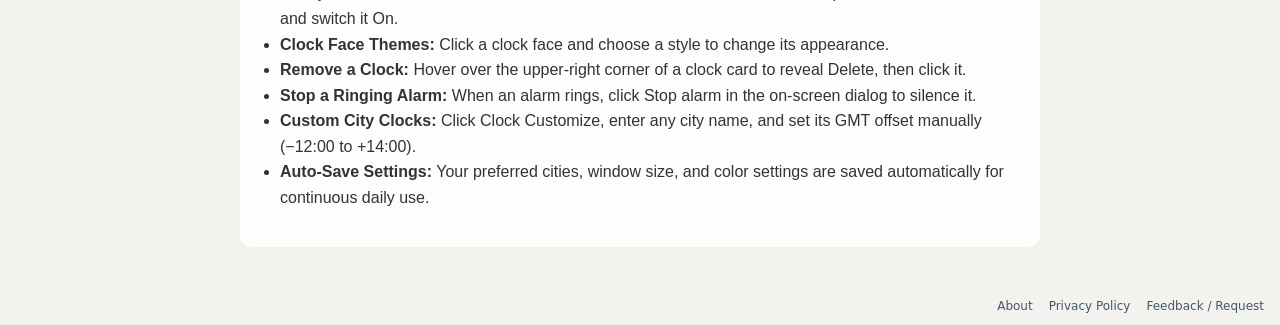
==== commit 063520ec: "Update index.html" ====
--- a/index.html
+++ b/index.html
@@ -356,7 +356,7 @@
     <span id="manualStepPet">2. Choose a cat or dog style</span><span class="manual-step-arrow" aria-hidden="true">→</span>
     <span id="manualStepAlarm">3. Set an alarm</span>
   </p>
-  <details id="manualDetails" class="manual-details">
+  <details id="manualDetails" class="manual-details" open>
     <summary id="manualFaqSummary">More instructions / FAQ</summary>
     <div class="manual-faq-content">
       <p id="manualIntro">Welcome to <strong>Cat and Dog World Clock</strong>—a simple, customizable analog world clock designed to stay open on your screen all day.</p>
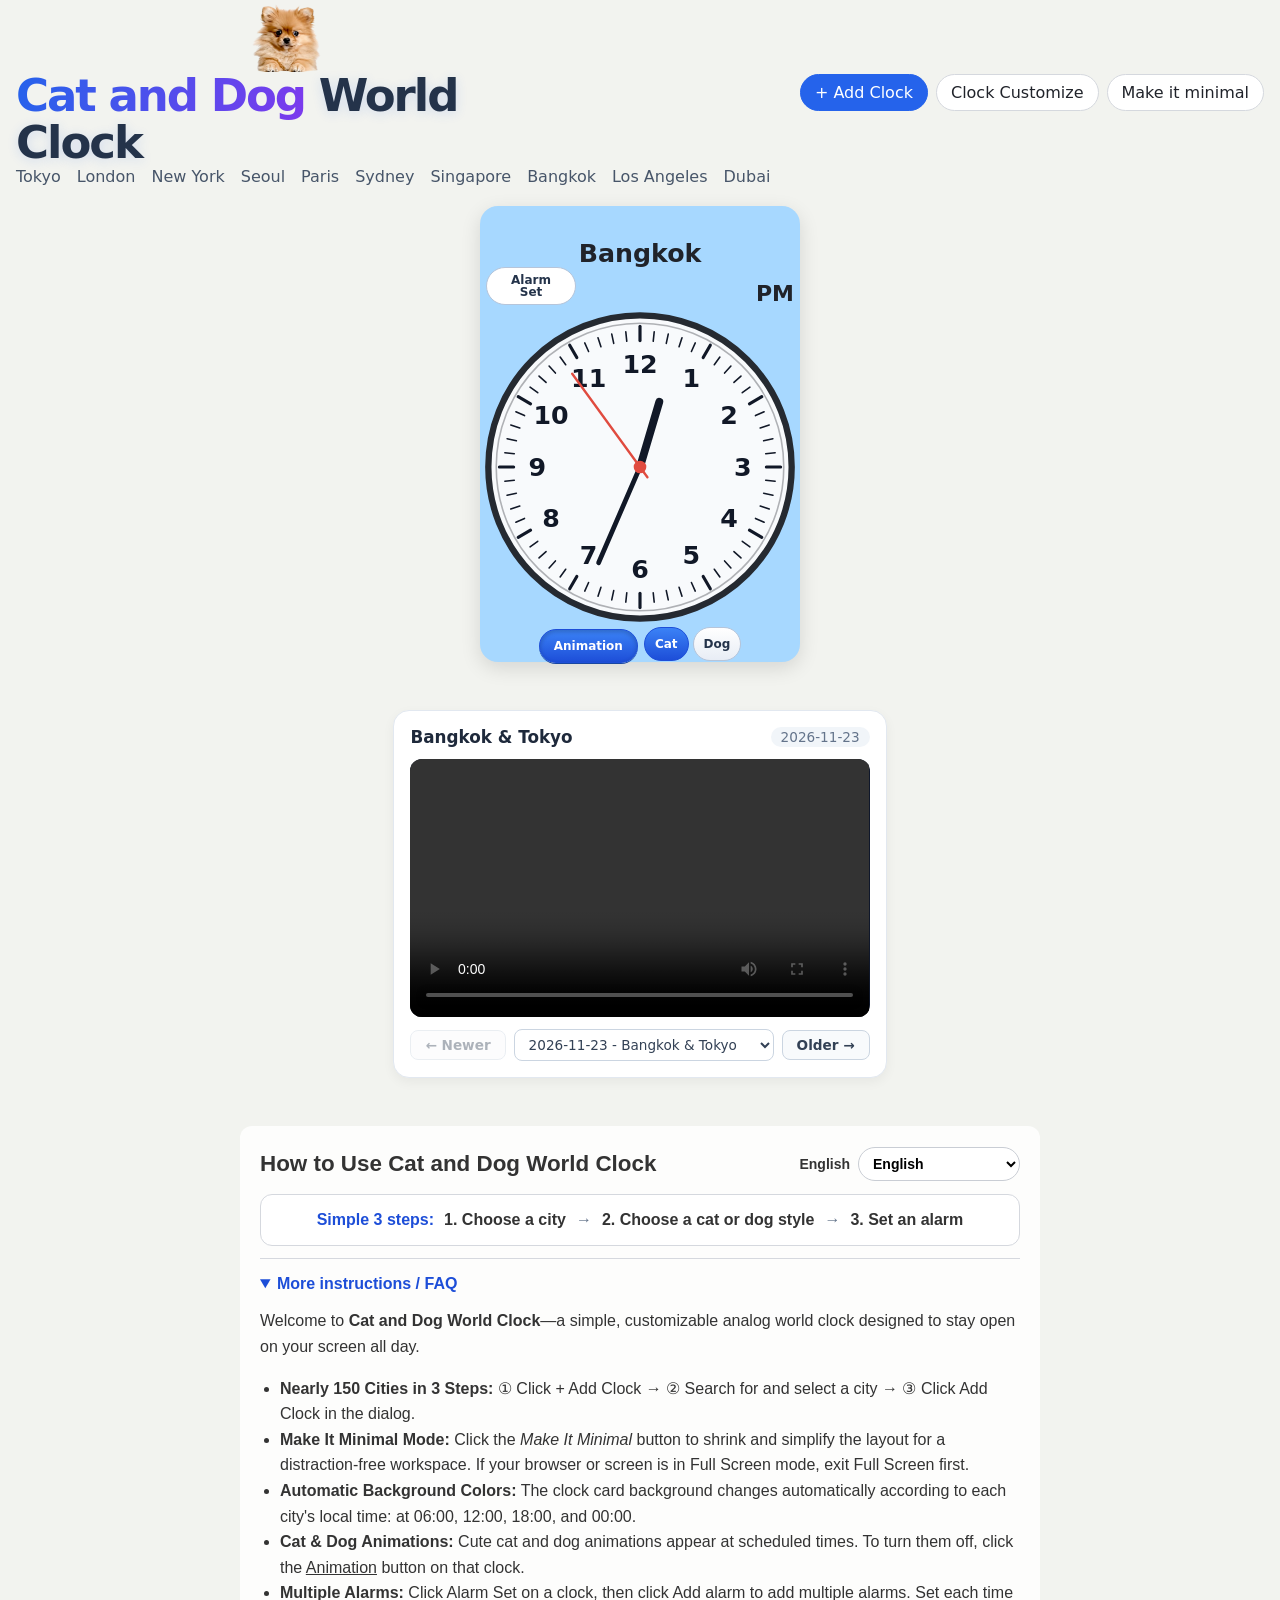
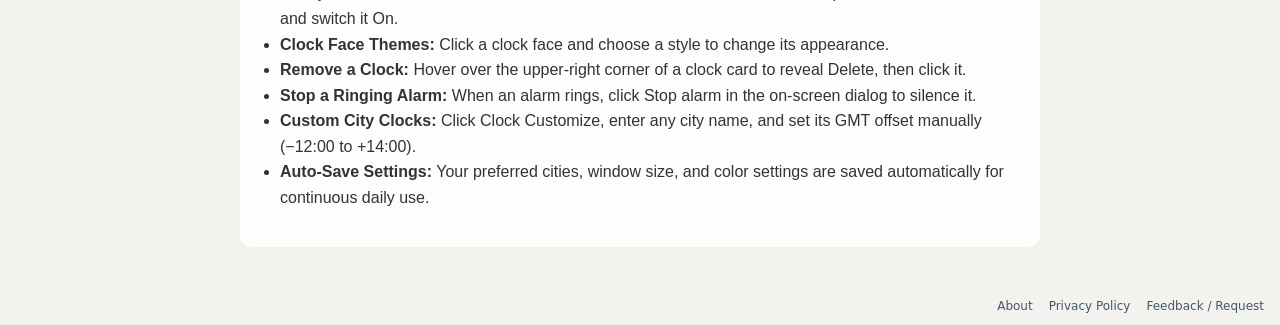
==== commit 666a916c: "Update index.html" ====
--- a/index.html
+++ b/index.html
@@ -29,6 +29,28 @@
 
 
 <link rel="stylesheet" href="style.css">
+  <script type="application/ld+json">
+{
+  "@context": "https://schema.org",
+  "@type": "FAQPage",
+  "mainEntity": [{
+    "@type": "Question",
+    "name": "How to use Cat and Dog World Clock?",
+    "acceptedAnswer": {
+      "@type": "Answer",
+      "text": "Simply choose from nearly 150 cities in 3 steps, select a cute cat or dog style, and set custom alarms with adorable pet animations."
+    }
+  }, {
+    "@type": "Question",
+    "name": "Does Cat and Dog World Clock have a minimal mode?",
+    "acceptedAnswer": {
+      "@type": "Answer",
+      "text": "Yes, you can switch to Minimal Mode for a clean, distraction-free desk clock display that automatically saves your settings."
+    }
+  }]
+}
+</script>
+
 </head>
 <body>
 <header class="topbar">
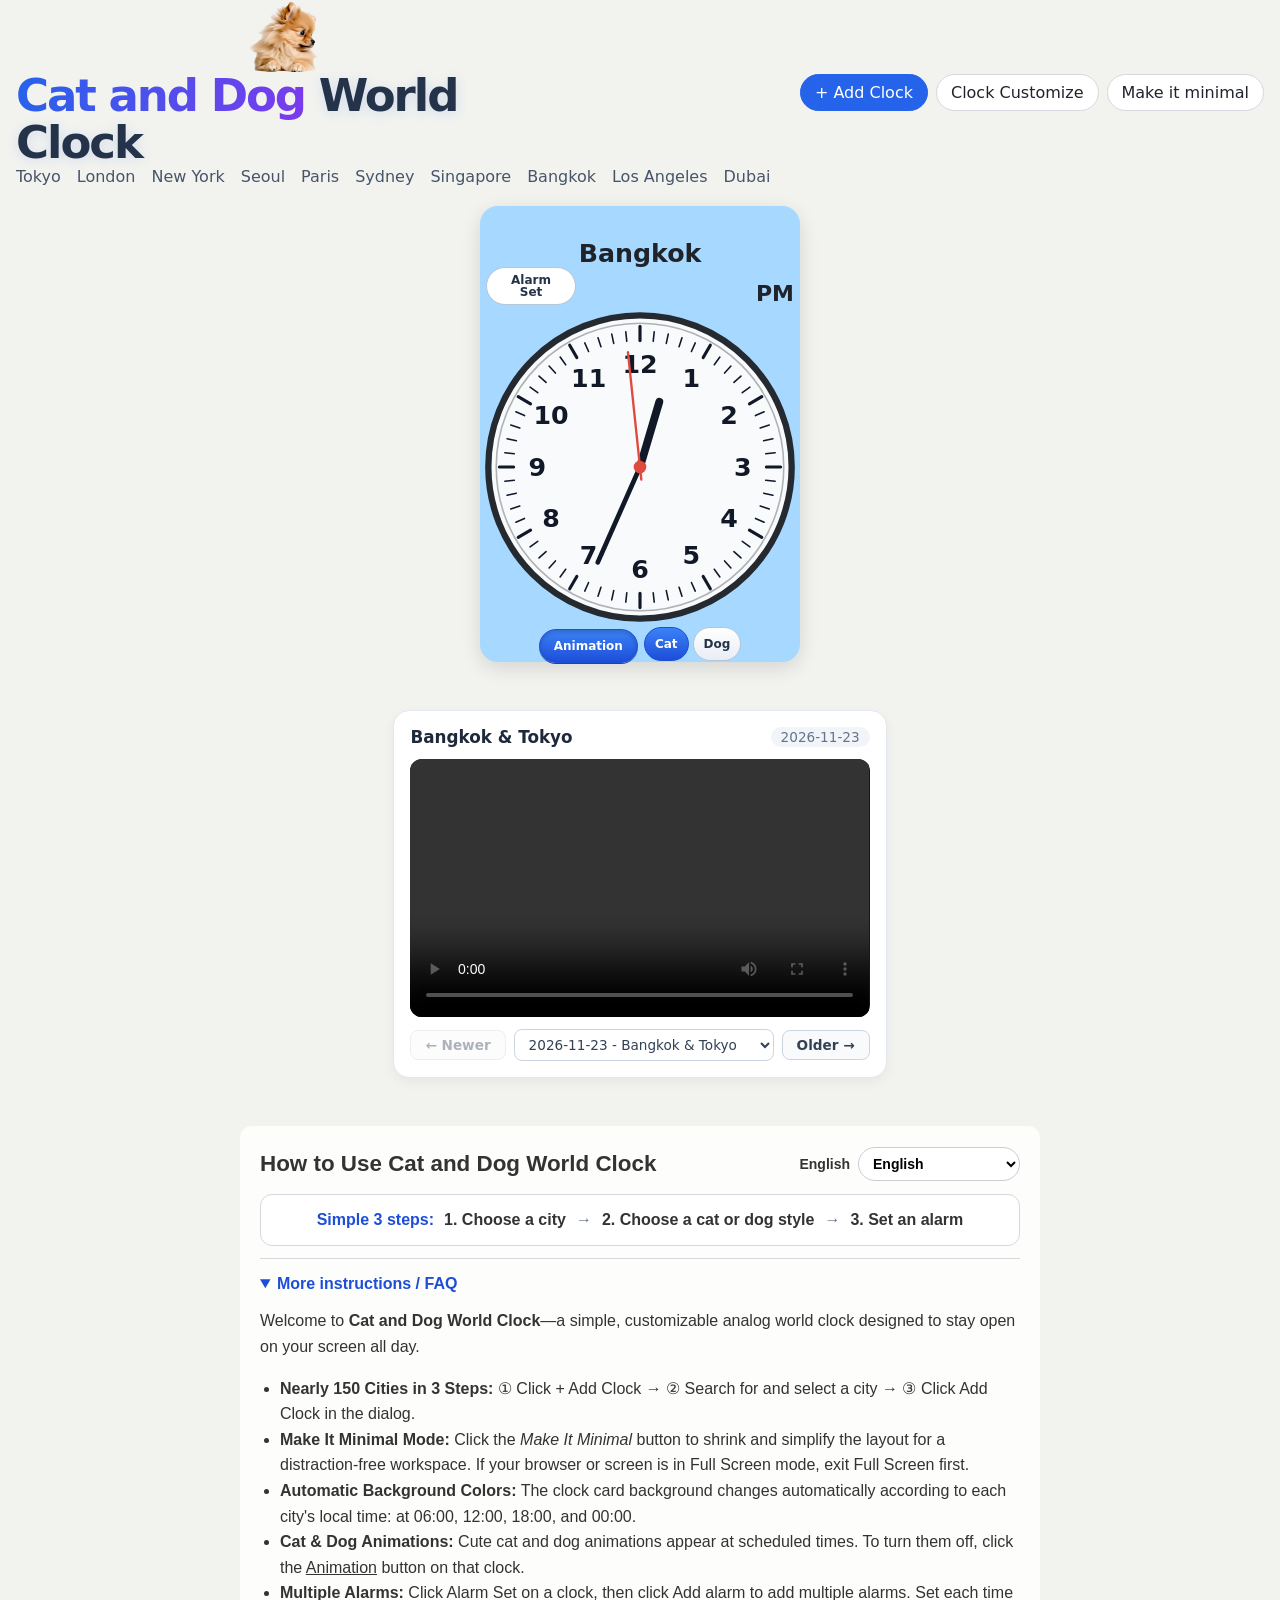
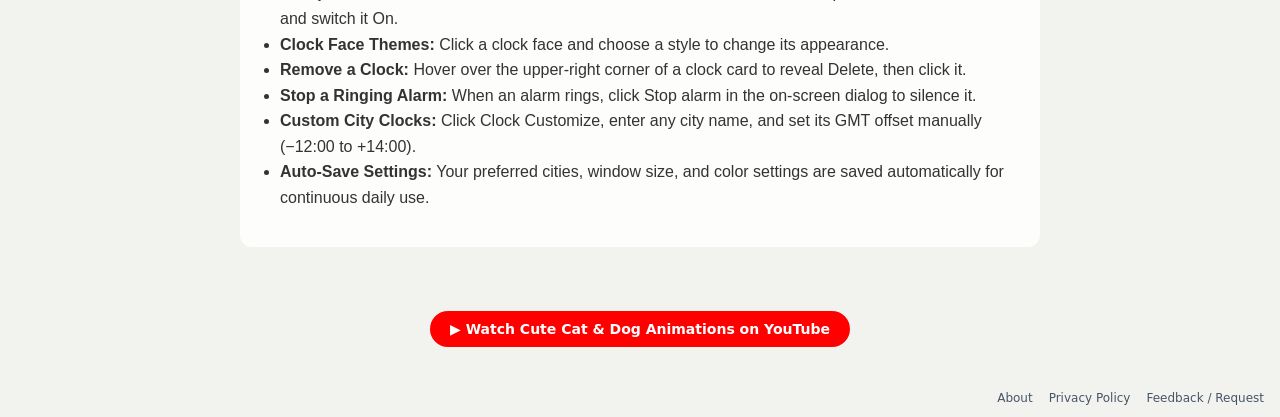
==== commit 809a3012: "Update index.html" ====
--- a/index.html
+++ b/index.html
@@ -397,6 +397,12 @@
     </div>
   </details>
 </section>
+  <div style="text-align: center; margin: 24px 0 32px;">
+  <a href="https://youtube.com/@vixija?si=5gsWRlJzcxlRoY89" target="_blank" rel="noopener noreferrer" style="display: inline-block; padding: 10px 20px; background-color: #ff0000; color: #ffffff; text-decoration: none; border-radius: 999px; font-weight: bold; font-size: 14px;">
+    ▶ Watch Cute Cat & Dog Animations on YouTube
+  </a>
+</div>
+
 
 
 
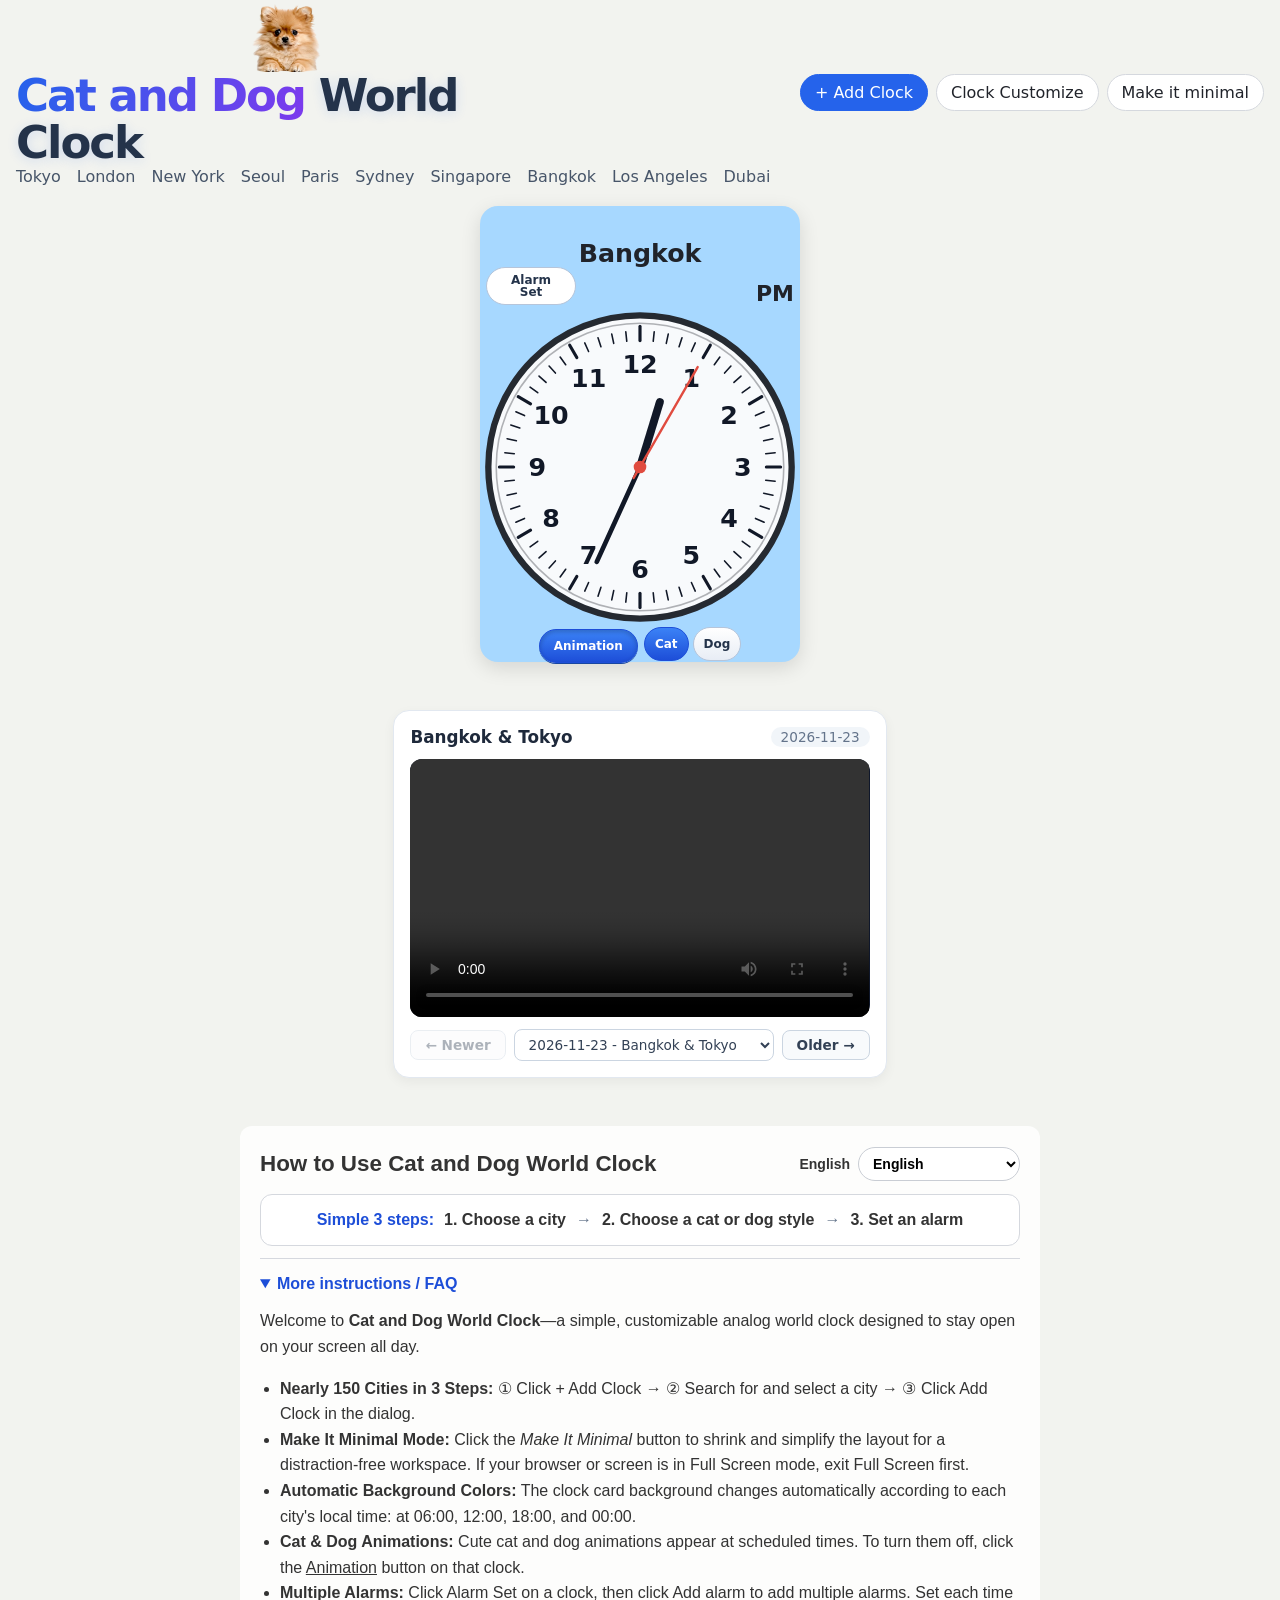
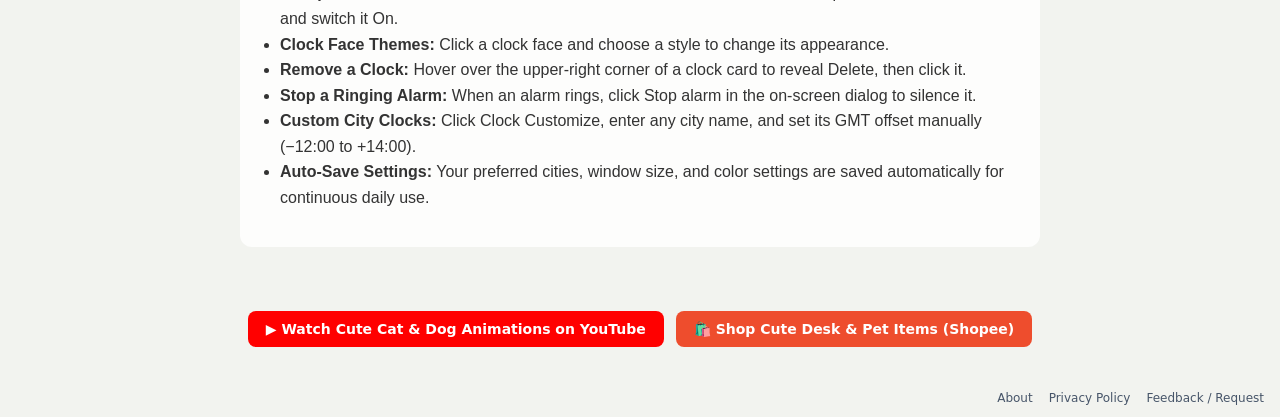
==== commit 14e37a10: "Update index.html" ====
--- a/index.html
+++ b/index.html
@@ -397,11 +397,16 @@
     </div>
   </details>
 </section>
-  <div style="text-align: center; margin: 24px 0 32px;">
-  <a href="https://youtube.com/@vixija?si=5gsWRlJzcxlRoY89" target="_blank" rel="noopener noreferrer" style="display: inline-block; padding: 10px 20px; background-color: #ff0000; color: #ffffff; text-decoration: none; border-radius: 999px; font-weight: bold; font-size: 14px;">
+<div style="text-align: center; margin: 24px 0 32px; display: flex; justify-content: center; gap: 12px; flex-wrap: wrap;">
+  <a href="https://youtube.com/@vixija7si?si=5gsWr1Jzcx1RoY89" target="_blank" rel="noopener noreferrer" style="display: inline-block; padding: 10px 18px; background: #ff0000; color: #ffffff; text-decoration: none; border-radius: 8px; font-weight: 600; font-size: 14px;">
     ▶ Watch Cute Cat & Dog Animations on YouTube
   </a>
+  <a href="https://s.shopee.co.th/60TTM5wADy?share_channel_code=5" target="_blank" rel="noopener noreferrer nofollow" style="display: inline-block; padding: 10px 18px; background: #ee4d2d; color: #ffffff; text-decoration: none; border-radius: 8px; font-weight: 600; font-size: 14px;">
+    🛍️ Shop Cute Desk & Pet Items (Shopee)
+  </a>
 </div>
+
+
 
 
 
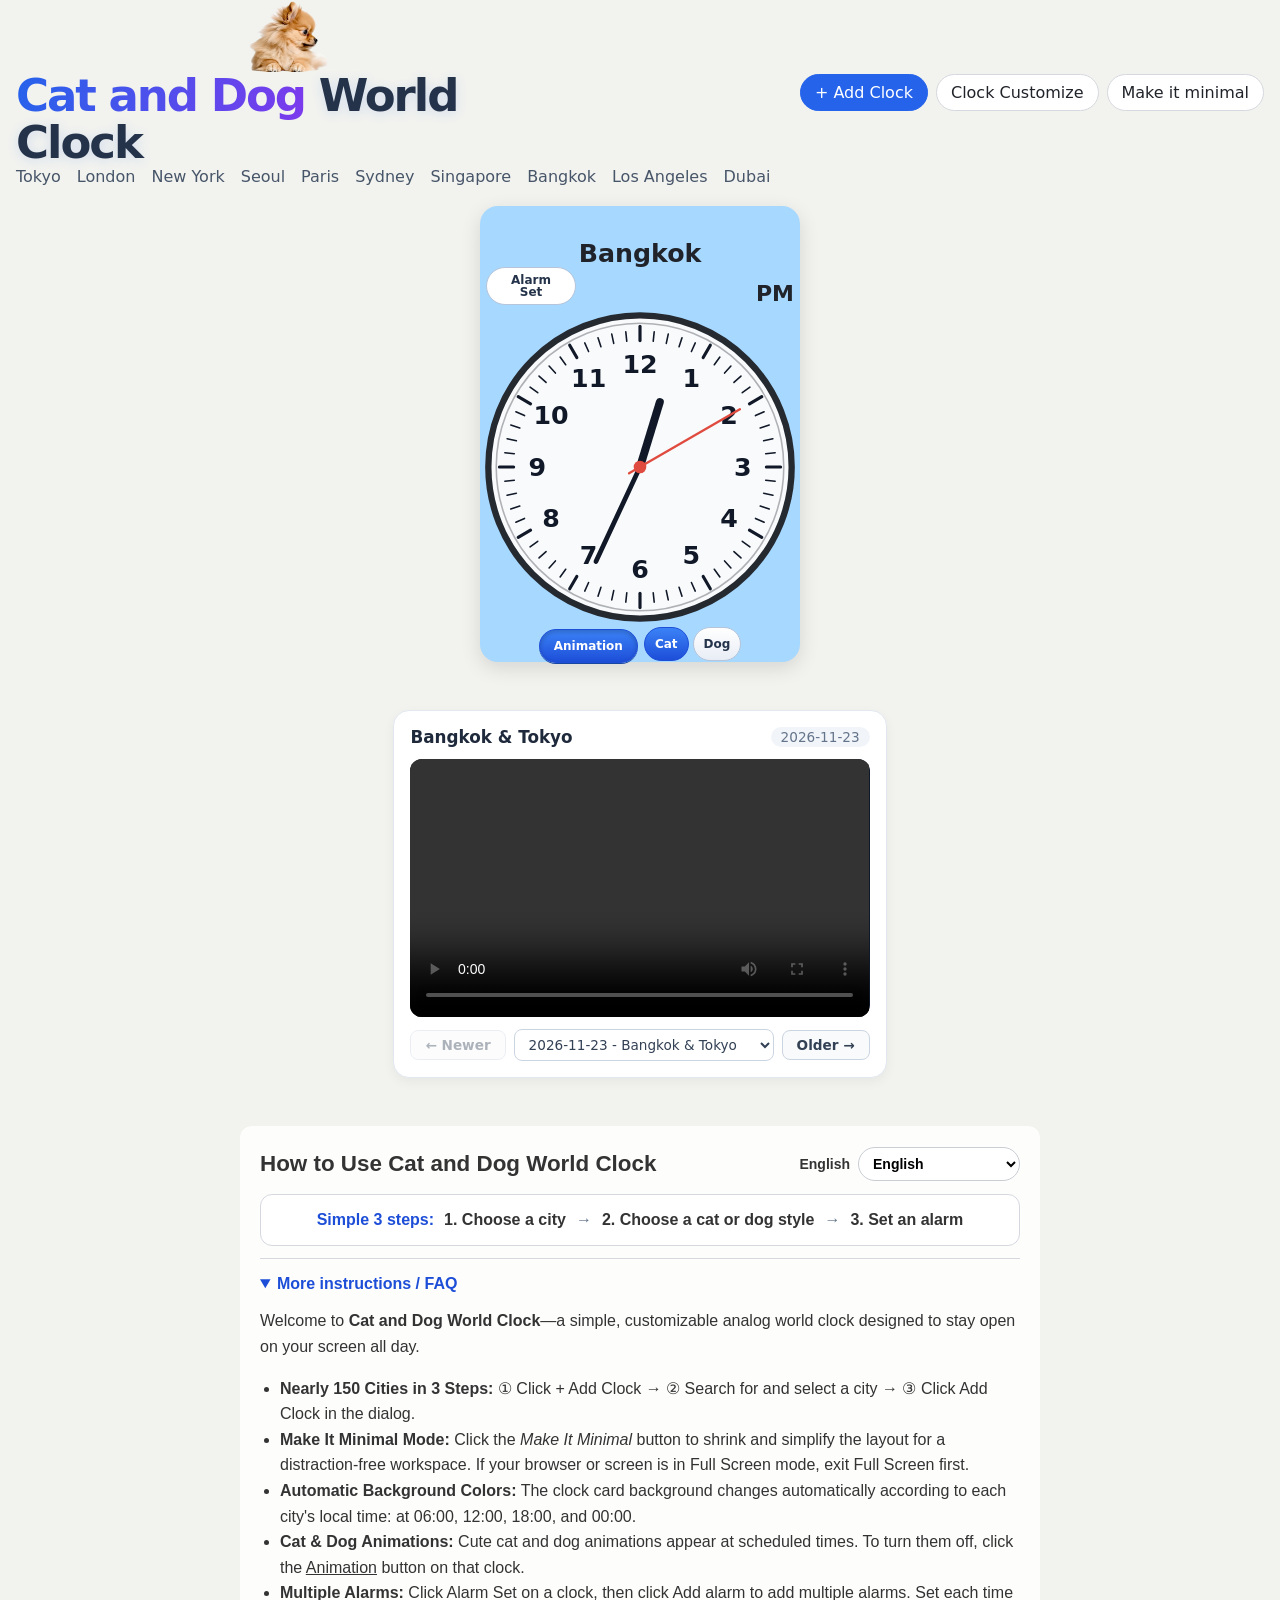
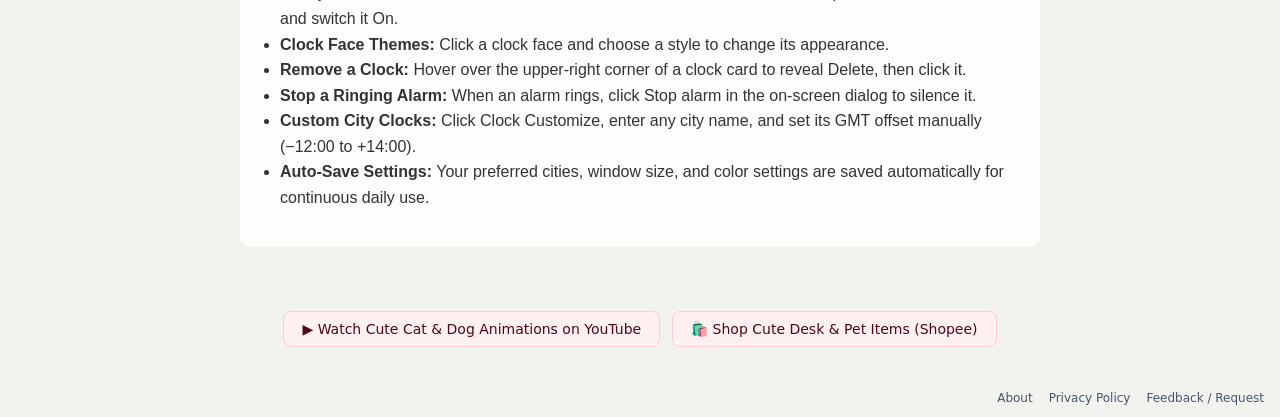
==== commit 9eb0349c: "Update index.html" ====
--- a/index.html
+++ b/index.html
@@ -398,10 +398,10 @@
   </details>
 </section>
 <div style="text-align: center; margin: 24px 0 32px; display: flex; justify-content: center; gap: 12px; flex-wrap: wrap;">
-  <a href="https://youtube.com/@vixija7si?si=5gsWr1Jzcx1RoY89" target="_blank" rel="noopener noreferrer" style="display: inline-block; padding: 10px 18px; background: #ff0000; color: #ffffff; text-decoration: none; border-radius: 8px; font-weight: 600; font-size: 14px;">
+  <a href="https://youtube.com/@vixija7si?si=5gsWr1Jzcx1RoY89" target="_blank" rel="noopener noreferrer" style="display: inline-block; padding: 9px 18px; background: #fff1f2; color: #4c0519; border: 1px solid #fecdd3; text-decoration: none; border-radius: 8px; font-weight: 500; font-size: 14px;">
     ▶ Watch Cute Cat & Dog Animations on YouTube
   </a>
-  <a href="https://s.shopee.co.th/60TTM5wADy?share_channel_code=5" target="_blank" rel="noopener noreferrer nofollow" style="display: inline-block; padding: 10px 18px; background: #ee4d2d; color: #ffffff; text-decoration: none; border-radius: 8px; font-weight: 600; font-size: 14px;">
+  <a href="https://s.shopee.co.th/60TTM5wADy?share_channel_code=5" target="_blank" rel="noopener noreferrer nofollow" style="display: inline-block; padding: 9px 18px; background: #fff1f2; color: #4c0519; border: 1px solid #fecdd3; text-decoration: none; border-radius: 8px; font-weight: 500; font-size: 14px;">
     🛍️ Shop Cute Desk & Pet Items (Shopee)
   </a>
 </div>
@@ -411,6 +411,7 @@
 
 
 
+
 <script src="app.js" defer></script>
 </body>
 </html>
